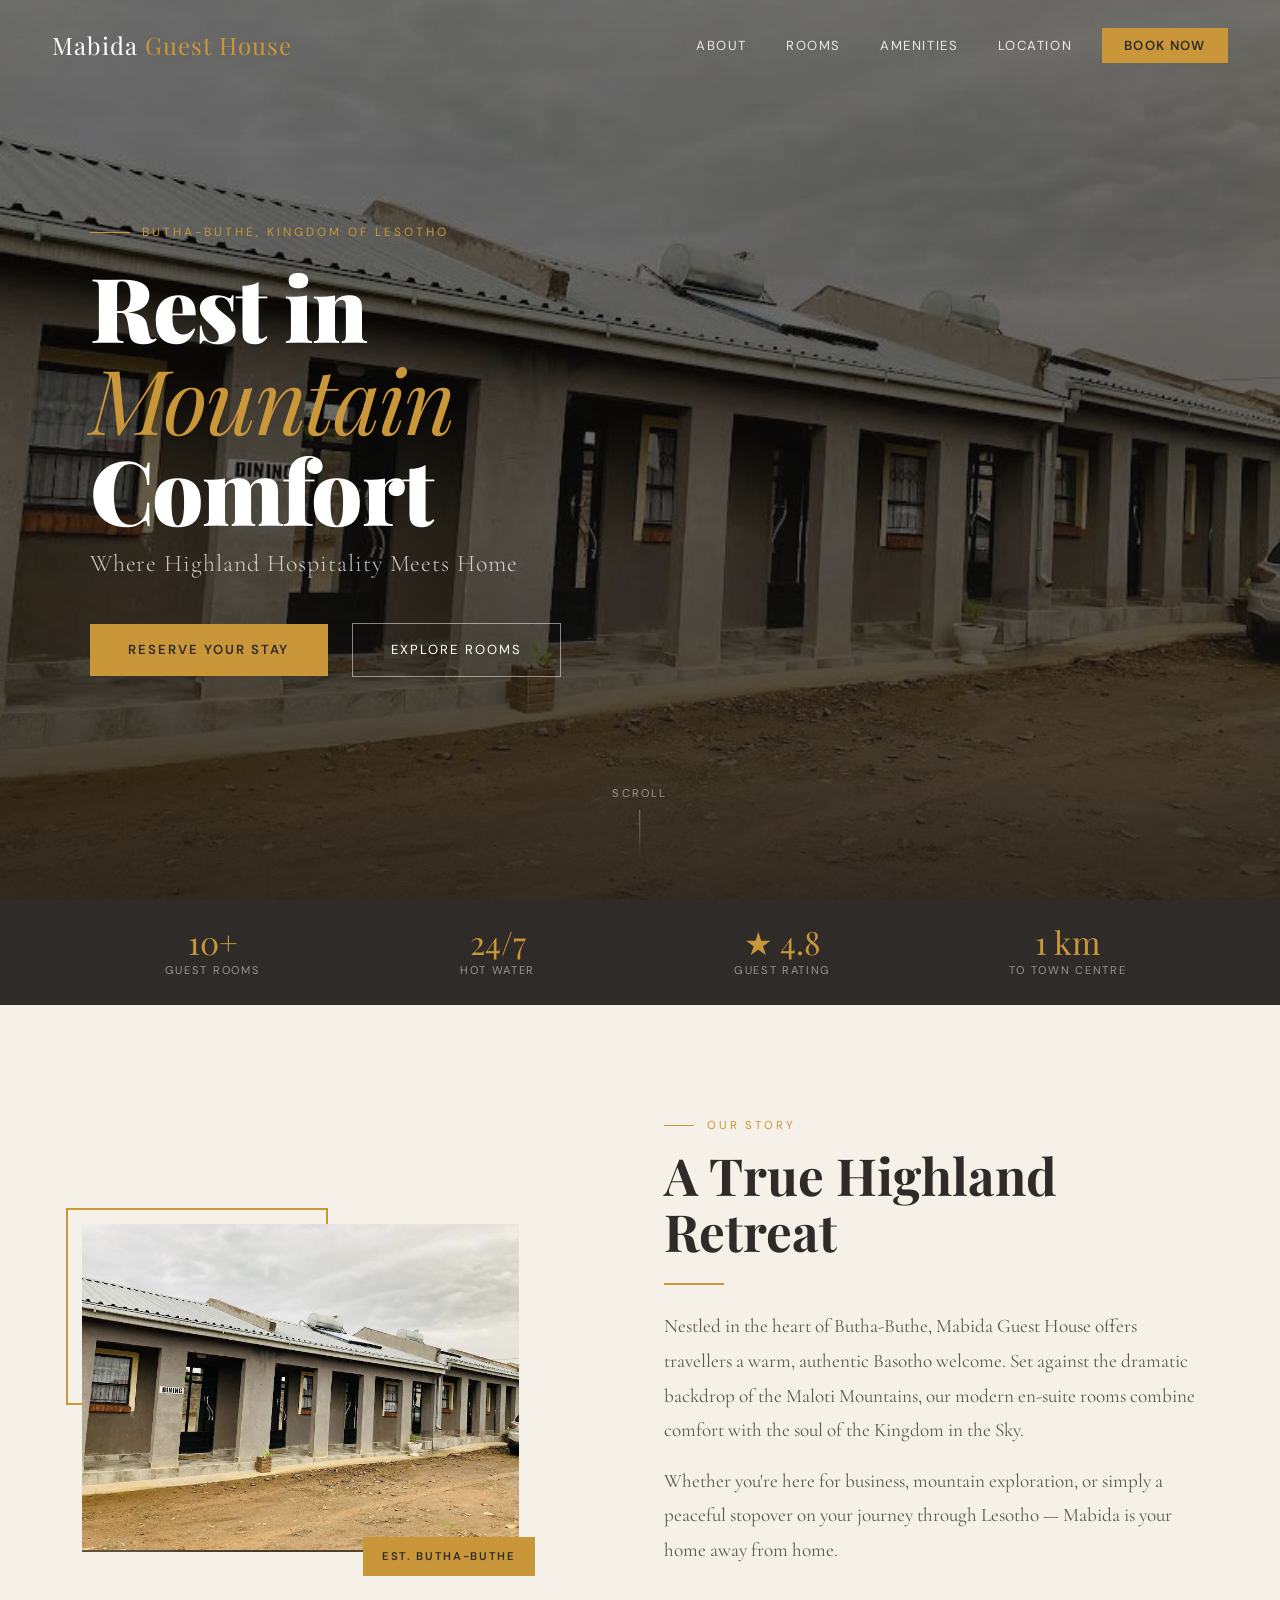
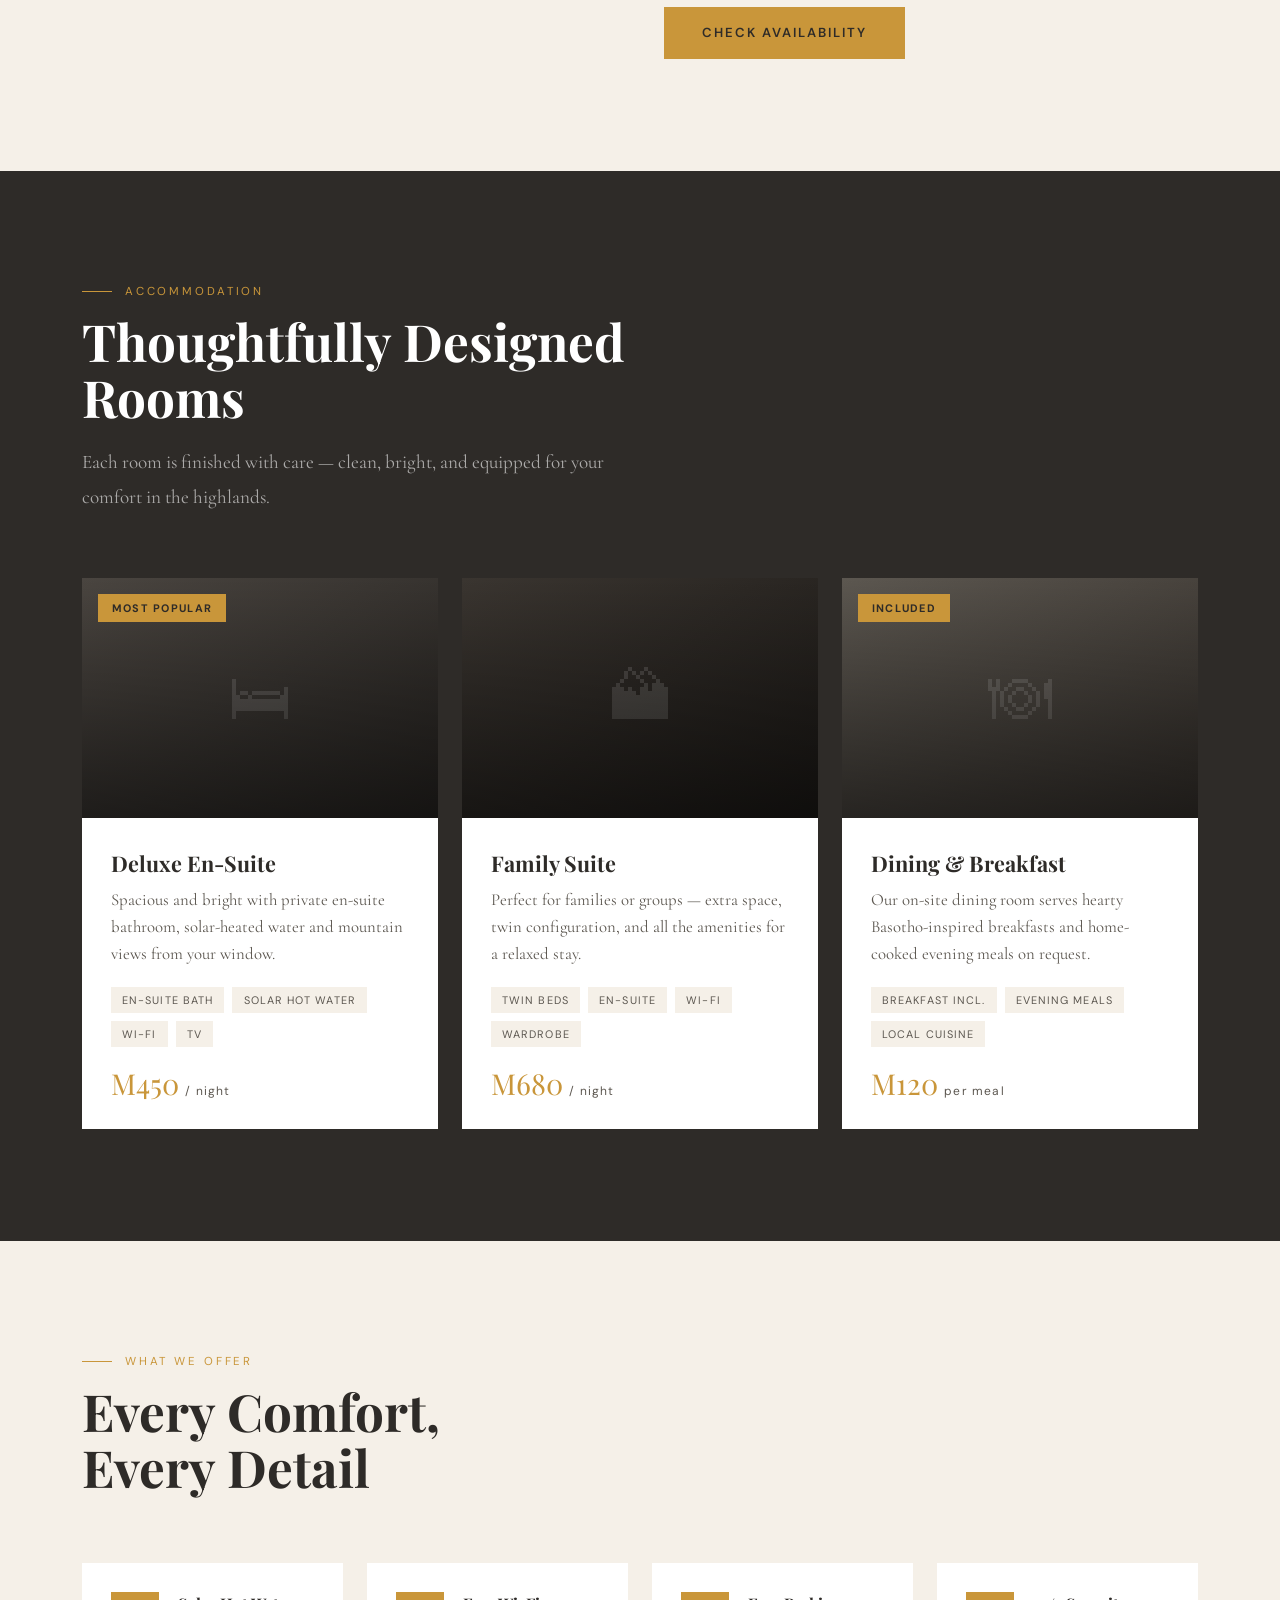
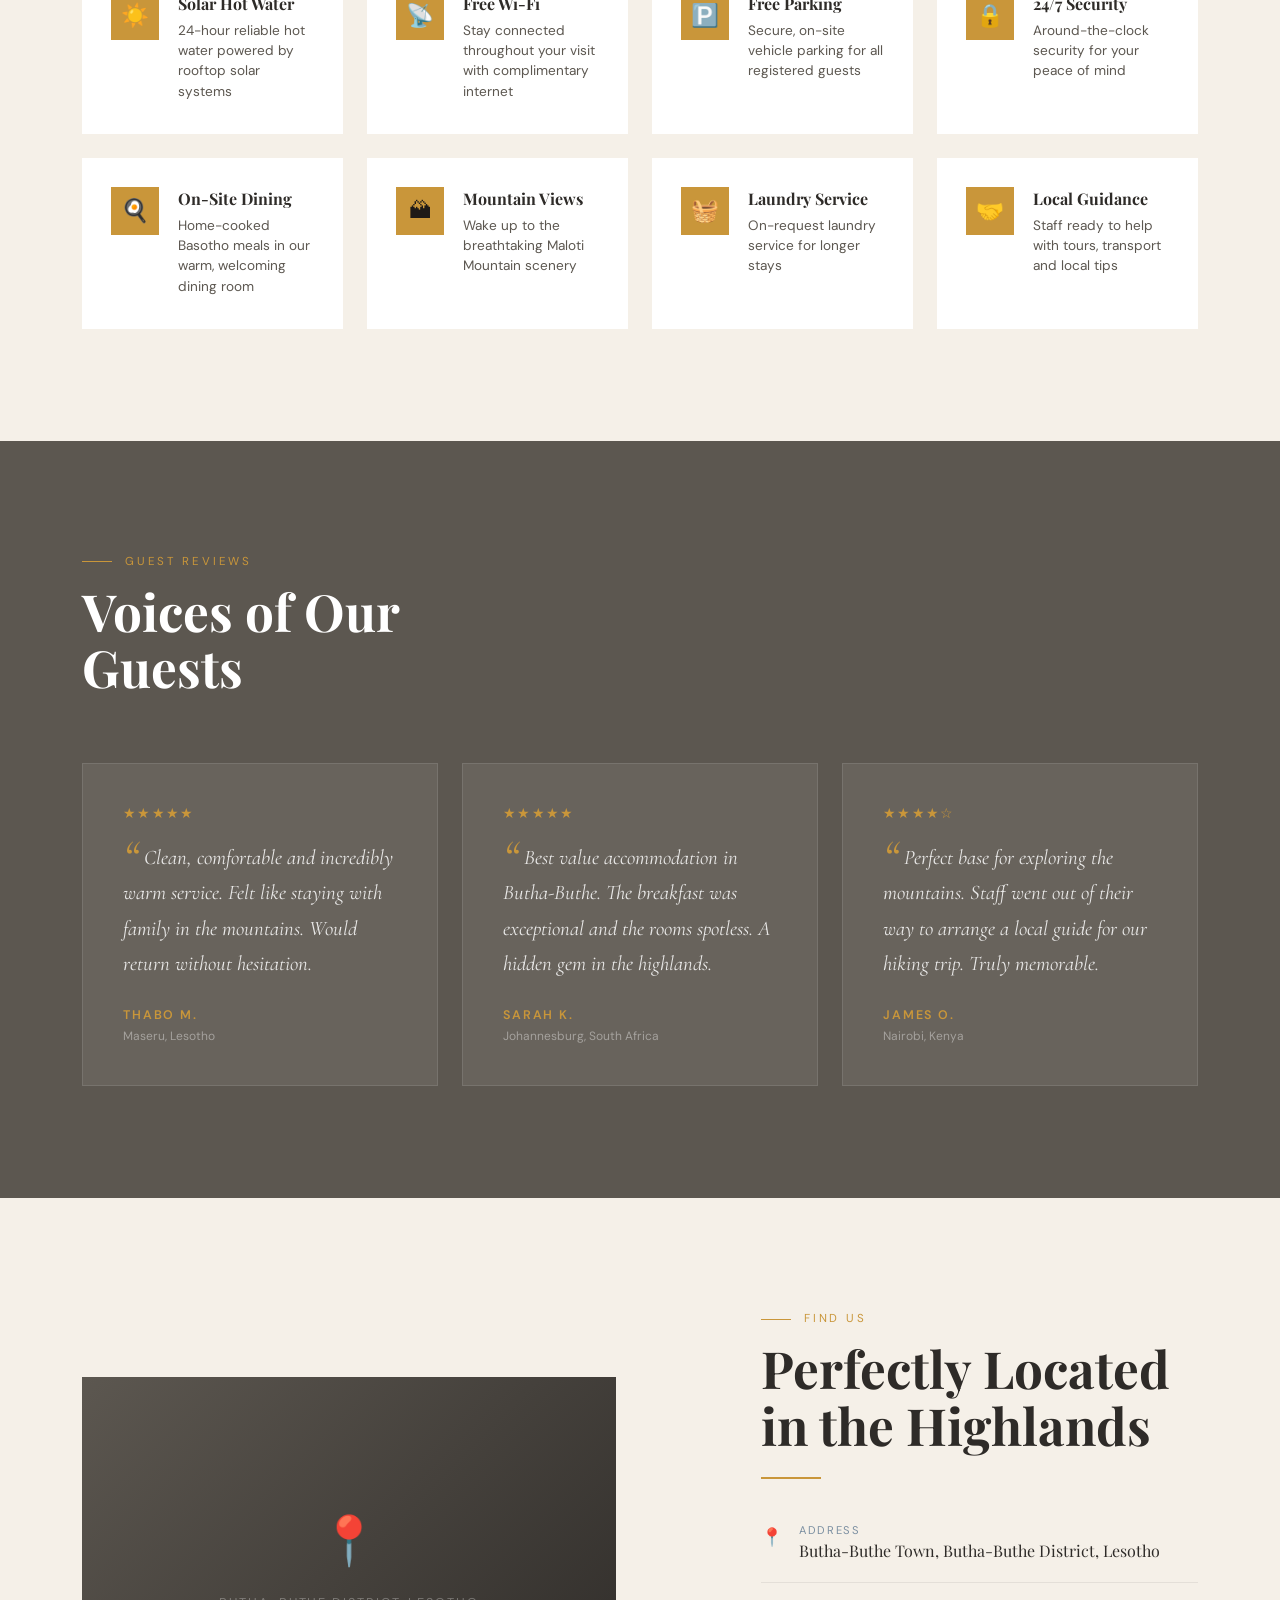
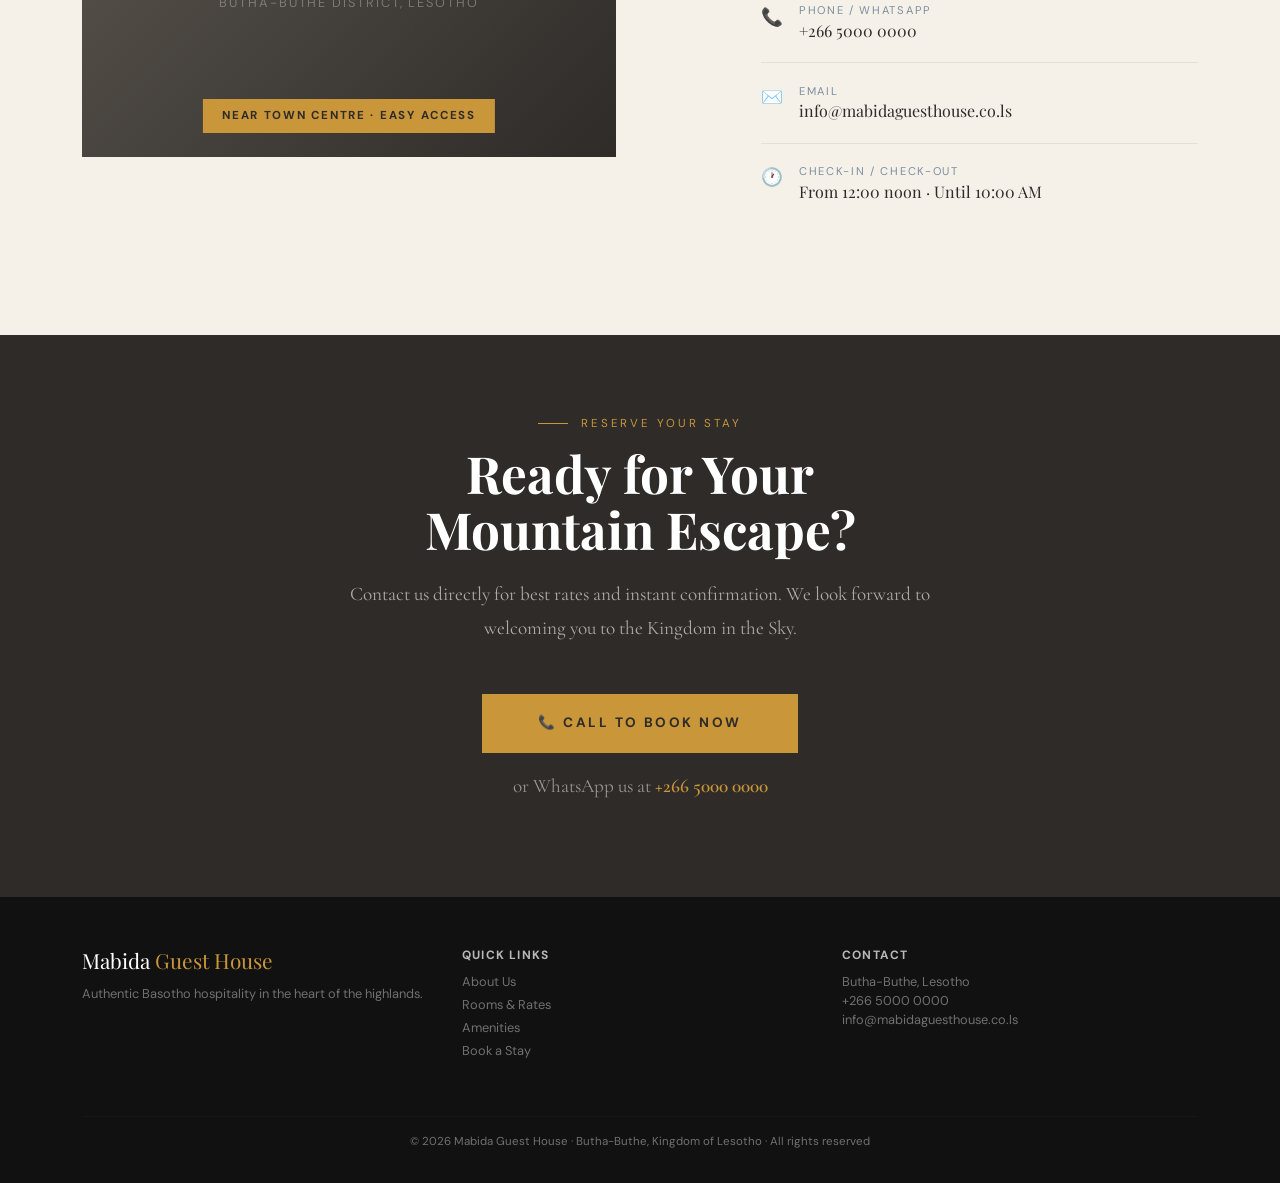
==== mabida_guest_house.html @ fc0558d8 "Add files via upload" ====
<!DOCTYPE html>
<html lang="en">
<head>
<meta charset="UTF-8">
<meta name="viewport" content="width=device-width, initial-scale=1.0">
<title>Mabida Guest House — Butha-Buthe, Lesotho</title>
<link href="https://cdn.jsdelivr.net/npm/bootstrap@5.3.0/dist/css/bootstrap.min.css" rel="stylesheet">
<link href="https://fonts.googleapis.com/css2?family=Playfair+Display:ital,wght@0,400;0,700;0,900;1,400&family=Cormorant+Garamond:wght@300;400;600&family=DM+Sans:wght@300;400;500&display=swap" rel="stylesheet">
<style>
  :root {
    --deep-grey: #5C5750;
    --gold: #C9963A;
    --cream: #F5F0E8;
    --text-dark: #1E1A17;
    --slate: #7B8FA1;
    --light-gold: #E8B96A;
    --charcoal: #2E2B28;
  }

  * { margin: 0; padding: 0; box-sizing: border-box; }

  html { scroll-behavior: smooth; }

  body {
    font-family: 'DM Sans', sans-serif;
    background: var(--cream);
    color: var(--text-dark);
    overflow-x: hidden;
  }

  /* ── NAVBAR ── */
  nav.navbar {
    position: fixed; top: 0; width: 100%; z-index: 1000;
    padding: 1.4rem 2.5rem;
    background: transparent;
    transition: background 0.5s ease, padding 0.4s ease;
  }
  nav.navbar.scrolled {
    background: rgba(30,26,23,0.96);
    padding: 0.8rem 2.5rem;
    backdrop-filter: blur(12px);
  }
  .navbar-brand {
    font-family: 'Playfair Display', serif;
    font-size: 1.5rem;
    color: #fff !important;
    letter-spacing: 0.04em;
  }
  .navbar-brand span { color: var(--gold); }
  .nav-link {
    color: rgba(255,255,255,0.85) !important;
    font-family: 'DM Sans', sans-serif;
    font-size: 0.82rem;
    letter-spacing: 0.12em;
    text-transform: uppercase;
    padding: 0.4rem 1.1rem !important;
    transition: color 0.3s;
  }
  .nav-link:hover { color: var(--gold) !important; }
  .btn-book-nav {
    background: var(--gold);
    color: var(--charcoal) !important;
    font-weight: 600;
    border-radius: 0;
    letter-spacing: 0.1em;
    padding: 0.5rem 1.4rem !important;
    transition: background 0.3s;
  }
  .btn-book-nav:hover { background: var(--light-gold); }

  /* ── HERO ── */
  .hero {
    position: relative;
    height: 100vh;
    min-height: 640px;
    overflow: hidden;
    display: flex; align-items: center;
  }
  .hero-img {
    position: absolute; inset: 0;
    background: var(--charcoal);
  }
  .hero-img img {
    width: 100%; height: 100%;
    object-fit: cover;
    object-position: center 30%;
    filter: brightness(0.55) saturate(0.9);
    transform: scale(1.04);
    animation: slowZoom 18s ease-out forwards;
  }
  @keyframes slowZoom {
    from { transform: scale(1.08); }
    to   { transform: scale(1.00); }
  }
  .hero-overlay {
    position: absolute; inset: 0;
    background: linear-gradient(
      to bottom,
      rgba(0,0,0,0.15) 0%,
      rgba(30,26,23,0.3) 60%,
      rgba(30,26,23,0.75) 100%
    );
  }
  .hero-content {
    position: relative; z-index: 2;
    padding-left: 7vw;
    animation: heroFadeUp 1.2s ease-out both;
  }
  @keyframes heroFadeUp {
    from { opacity: 0; transform: translateY(40px); }
    to   { opacity: 1; transform: translateY(0); }
  }
  .hero-eyebrow {
    font-family: 'DM Sans', sans-serif;
    font-size: 0.75rem;
    letter-spacing: 0.25em;
    text-transform: uppercase;
    color: var(--gold);
    margin-bottom: 1.2rem;
    display: flex; align-items: center; gap: 0.8rem;
  }
  .hero-eyebrow::before {
    content: '';
    display: inline-block; width: 40px; height: 1px;
    background: var(--gold);
  }
  .hero-title {
    font-family: 'Playfair Display', serif;
    font-size: clamp(3rem, 7vw, 6.5rem);
    font-weight: 900;
    color: #fff;
    line-height: 1.02;
    letter-spacing: -0.02em;
    margin-bottom: 0.3rem;
  }
  .hero-title em {
    font-style: italic;
    color: var(--gold);
    font-weight: 400;
  }
  .hero-sub {
    font-family: 'Cormorant Garamond', serif;
    font-size: clamp(1.1rem, 2vw, 1.5rem);
    font-weight: 300;
    color: rgba(255,255,255,0.75);
    margin-top: 0.7rem;
    letter-spacing: 0.04em;
  }
  .hero-cta {
    margin-top: 2.6rem;
    display: flex; align-items: center; gap: 1.5rem; flex-wrap: wrap;
  }
  .btn-primary-custom {
    background: var(--gold);
    color: var(--charcoal);
    border: none;
    padding: 1rem 2.4rem;
    font-family: 'DM Sans', sans-serif;
    font-weight: 600;
    font-size: 0.82rem;
    letter-spacing: 0.15em;
    text-transform: uppercase;
    text-decoration: none;
    display: inline-block;
    transition: background 0.3s, transform 0.2s;
  }
  .btn-primary-custom:hover { background: var(--light-gold); transform: translateY(-2px); }
  .btn-ghost-custom {
    background: transparent;
    color: #fff;
    border: 1px solid rgba(255,255,255,0.5);
    padding: 1rem 2.4rem;
    font-family: 'DM Sans', sans-serif;
    font-weight: 400;
    font-size: 0.82rem;
    letter-spacing: 0.15em;
    text-transform: uppercase;
    text-decoration: none;
    display: inline-block;
    transition: border-color 0.3s, color 0.3s;
  }
  .btn-ghost-custom:hover { border-color: var(--gold); color: var(--gold); }

  .hero-scroll-hint {
    position: absolute; bottom: 2.5rem; left: 50%; transform: translateX(-50%);
    z-index: 2;
    display: flex; flex-direction: column; align-items: center; gap: 0.5rem;
    color: rgba(255,255,255,0.5);
    font-size: 0.7rem; letter-spacing: 0.2em; text-transform: uppercase;
    animation: bounce 2.2s infinite;
  }
  .hero-scroll-hint::after {
    content: '';
    width: 1px; height: 50px;
    background: linear-gradient(to bottom, rgba(255,255,255,0.4), transparent);
  }
  @keyframes bounce {
    0%,100% { transform: translateX(-50%) translateY(0); }
    50%      { transform: translateX(-50%) translateY(8px); }
  }

  /* ── STATS BAR ── */
  .stats-bar {
    background: var(--charcoal);
    padding: 1.6rem 0;
  }
  .stat-item {
    text-align: center;
    padding: 0 1rem;
    border-right: 1px solid rgba(255,255,255,0.1);
  }
  .stat-item:last-child { border: none; }
  .stat-num {
    font-family: 'Playfair Display', serif;
    font-size: 2rem;
    color: var(--gold);
    line-height: 1;
  }
  .stat-label {
    font-size: 0.7rem;
    letter-spacing: 0.15em;
    text-transform: uppercase;
    color: rgba(255,255,255,0.5);
    margin-top: 0.3rem;
  }

  /* ── SECTION HELPERS ── */
  .section-eyebrow {
    font-size: 0.72rem;
    letter-spacing: 0.25em;
    text-transform: uppercase;
    color: var(--gold);
    margin-bottom: 0.8rem;
    display: flex; align-items: center; gap: 0.8rem;
  }
  .section-eyebrow::before {
    content: ''; width: 30px; height: 1px; background: var(--gold);
  }
  .section-title {
    font-family: 'Playfair Display', serif;
    font-size: clamp(2rem, 4vw, 3.2rem);
    font-weight: 700;
    line-height: 1.1;
    color: var(--charcoal);
    margin-bottom: 1.2rem;
  }
  .section-body {
    font-family: 'Cormorant Garamond', serif;
    font-size: 1.2rem;
    font-weight: 400;
    color: var(--deep-grey);
    line-height: 1.8;
  }
  .divider-gold {
    width: 60px; height: 2px;
    background: var(--gold);
    margin: 1.5rem 0;
  }

  /* ── ABOUT ── */
  .about-section { padding: 7rem 0; }
  .about-photo {
    position: relative;
  }
  .about-photo img {
    width: 100%; aspect-ratio: 4/3;
    object-fit: cover;
    filter: saturate(0.85);
  }
  .about-photo::before {
    content: '';
    position: absolute;
    top: -16px; left: -16px;
    width: 60%; height: 60%;
    border: 2px solid var(--gold);
    z-index: -1;
  }
  .about-photo::after {
    content: 'Est. Butha-Buthe';
    position: absolute;
    bottom: -1.5rem; right: -1rem;
    background: var(--gold);
    color: var(--charcoal);
    font-family: 'DM Sans', sans-serif;
    font-size: 0.7rem;
    letter-spacing: 0.15em;
    text-transform: uppercase;
    padding: 0.7rem 1.2rem;
    font-weight: 600;
  }

  /* ── ROOMS ── */
  .rooms-section {
    background: var(--charcoal);
    padding: 7rem 0;
  }
  .rooms-section .section-title { color: #fff; }
  .rooms-section .section-body { color: rgba(255,255,255,0.6); }
  .room-card {
    background: #fff;
    overflow: hidden;
    transition: transform 0.4s ease;
    cursor: pointer;
  }
  .room-card:hover { transform: translateY(-8px); }
  .room-card-img {
    width: 100%; height: 240px;
    background: var(--deep-grey);
    position: relative;
    overflow: hidden;
    display: flex; align-items: center; justify-content: center;
  }
  .room-icon {
    font-size: 4rem;
    color: rgba(255,255,255,0.15);
  }
  .room-card-img-overlay {
    position: absolute; inset: 0;
    background: linear-gradient(to top, rgba(0,0,0,0.5), transparent);
  }
  .room-card-img.deluxe  { background: linear-gradient(135deg, #4a4540, #2a2724); }
  .room-card-img.suite   { background: linear-gradient(135deg, #3a3530, #1e1b18); }
  .room-card-img.dining  { background: linear-gradient(135deg, #5C5750, #3a3530); }
  .room-badge {
    position: absolute; top: 1rem; left: 1rem;
    background: var(--gold);
    color: var(--charcoal);
    font-size: 0.68rem;
    font-weight: 700;
    letter-spacing: 0.12em;
    text-transform: uppercase;
    padding: 0.35rem 0.85rem;
  }
  .room-card-body { padding: 1.8rem; }
  .room-name {
    font-family: 'Playfair Display', serif;
    font-size: 1.35rem;
    font-weight: 700;
    color: var(--charcoal);
    margin-bottom: 0.5rem;
  }
  .room-desc {
    font-family: 'Cormorant Garamond', serif;
    font-size: 1.05rem;
    color: var(--deep-grey);
    line-height: 1.6;
    margin-bottom: 1.2rem;
  }
  .room-features {
    display: flex; flex-wrap: wrap; gap: 0.5rem;
    margin-bottom: 1.4rem;
  }
  .room-feat-tag {
    background: var(--cream);
    color: var(--deep-grey);
    font-size: 0.68rem;
    letter-spacing: 0.1em;
    text-transform: uppercase;
    padding: 0.3rem 0.7rem;
  }
  .room-price {
    display: flex; align-items: baseline; gap: 0.4rem;
  }
  .room-price .amount {
    font-family: 'Playfair Display', serif;
    font-size: 1.8rem;
    color: var(--gold);
    line-height: 1;
  }
  .room-price .unit {
    font-size: 0.75rem;
    color: var(--deep-grey);
    letter-spacing: 0.1em;
  }

  /* ── AMENITIES ── */
  .amenities-section { padding: 7rem 0; background: var(--cream); }
  .amenity-item {
    display: flex; align-items: flex-start; gap: 1.2rem;
    padding: 1.8rem;
    background: #fff;
    border-bottom: 3px solid transparent;
    transition: border-color 0.3s, transform 0.3s;
    height: 100%;
  }
  .amenity-item:hover { border-color: var(--gold); transform: translateY(-4px); }
  .amenity-icon {
    width: 48px; height: 48px; flex-shrink: 0;
    background: var(--gold);
    display: flex; align-items: center; justify-content: center;
    font-size: 1.4rem;
  }
  .amenity-name {
    font-family: 'Playfair Display', serif;
    font-size: 1rem;
    font-weight: 700;
    color: var(--charcoal);
    margin-bottom: 0.3rem;
  }
  .amenity-desc {
    font-size: 0.85rem;
    color: var(--deep-grey);
    line-height: 1.5;
  }

  /* ── TESTIMONIALS ── */
  .testimonials-section {
    background: var(--deep-grey);
    padding: 7rem 0;
  }
  .testimonials-section .section-title { color: #fff; }
  .testimonial-card {
    background: rgba(255,255,255,0.07);
    border: 1px solid rgba(255,255,255,0.1);
    padding: 2.5rem;
    height: 100%;
  }
  .testimonial-quote {
    font-family: 'Cormorant Garamond', serif;
    font-size: 1.3rem;
    font-style: italic;
    color: rgba(255,255,255,0.85);
    line-height: 1.7;
    margin-bottom: 1.5rem;
  }
  .testimonial-quote::before { content: '\201C'; font-size: 3rem; color: var(--gold); line-height: 0.4; vertical-align: -0.5rem; margin-right: 0.3rem; }
  .testimonial-author {
    font-size: 0.78rem;
    letter-spacing: 0.15em;
    text-transform: uppercase;
    color: var(--gold);
    font-weight: 600;
  }
  .testimonial-origin { font-size: 0.75rem; color: rgba(255,255,255,0.4); margin-top: 0.2rem; }
  .stars { color: var(--gold); font-size: 0.85rem; margin-bottom: 1rem; letter-spacing: 0.1em; }

  /* ── LOCATION ── */
  .location-section { padding: 7rem 0; }
  .location-map-placeholder {
    background: linear-gradient(135deg, var(--deep-grey), var(--charcoal));
    height: 380px;
    display: flex; align-items: center; justify-content: center;
    position: relative;
    overflow: hidden;
  }
  .map-pin { font-size: 3rem; color: var(--gold); animation: pinDrop 1s ease-out; }
  @keyframes pinDrop {
    from { transform: translateY(-40px); opacity: 0; }
    to   { transform: translateY(0);    opacity: 1; }
  }
  .map-label {
    position: absolute; bottom: 1.5rem; left: 50%; transform: translateX(-50%);
    background: var(--gold); color: var(--charcoal);
    font-size: 0.72rem; font-weight: 700; letter-spacing: 0.15em;
    text-transform: uppercase; padding: 0.5rem 1.2rem;
    white-space: nowrap;
  }
  .contact-details .detail {
    display: flex; gap: 1rem; align-items: flex-start;
    padding: 1.2rem 0;
    border-bottom: 1px solid rgba(0,0,0,0.07);
  }
  .contact-details .detail:last-child { border: none; }
  .detail-icon { color: var(--gold); font-size: 1.1rem; flex-shrink: 0; margin-top: 0.1rem; }
  .detail-label { font-size: 0.7rem; letter-spacing: 0.15em; text-transform: uppercase; color: var(--slate); }
  .detail-value { font-family: 'Playfair Display', serif; font-size: 1rem; color: var(--charcoal); }

  /* ── BOOKING CTA ── */
  .booking-section {
    background: var(--charcoal);
    padding: 5rem 0;
    text-align: center;
  }
  .booking-section .section-title { color: #fff; }
  .booking-section .section-body { color: rgba(255,255,255,0.6); }
  .btn-book-large {
    background: var(--gold);
    color: var(--charcoal);
    border: none;
    padding: 1.2rem 3.5rem;
    font-family: 'DM Sans', sans-serif;
    font-weight: 700;
    font-size: 0.85rem;
    letter-spacing: 0.18em;
    text-transform: uppercase;
    text-decoration: none;
    display: inline-block;
    margin-top: 2rem;
    transition: background 0.3s, transform 0.2s;
  }
  .btn-book-large:hover { background: var(--light-gold); transform: translateY(-3px); color: var(--charcoal); }
  .phone-cta {
    margin-top: 1.2rem;
    font-family: 'Cormorant Garamond', serif;
    font-size: 1.2rem;
    color: rgba(255,255,255,0.5);
  }
  .phone-cta a {
    color: var(--gold);
    text-decoration: none;
    font-weight: 600;
  }

  /* ── FOOTER ── */
  footer {
    background: #111;
    padding: 3rem 0 2rem;
    color: rgba(255,255,255,0.4);
    font-size: 0.8rem;
  }
  footer .footer-brand {
    font-family: 'Playfair Display', serif;
    font-size: 1.3rem;
    color: #fff;
    margin-bottom: 0.5rem;
  }
  footer .footer-brand span { color: var(--gold); }
  footer a { color: rgba(255,255,255,0.4); text-decoration: none; }
  footer a:hover { color: var(--gold); }
  .footer-divider { border-color: rgba(255,255,255,0.08); margin: 2rem 0 1rem; }

  /* ── ANIMATIONS ON SCROLL ── */
  .fade-in { opacity: 0; transform: translateY(30px); transition: opacity 0.8s ease, transform 0.8s ease; }
  .fade-in.visible { opacity: 1; transform: translateY(0); }
  .fade-in-left  { opacity: 0; transform: translateX(-30px); transition: opacity 0.8s ease, transform 0.8s ease; }
  .fade-in-left.visible  { opacity: 1; transform: translateX(0); }
  .fade-in-right { opacity: 0; transform: translateX(30px);  transition: opacity 0.8s ease, transform 0.8s ease; }
  .fade-in-right.visible { opacity: 1; transform: translateX(0); }
  .delay-1 { transition-delay: 0.15s !important; }
  .delay-2 { transition-delay: 0.30s !important; }
  .delay-3 { transition-delay: 0.45s !important; }

  @media (max-width: 768px) {
    .hero-content { padding-left: 1.5rem; }
    .about-photo::before { display: none; }
    .about-photo::after { right: 0; bottom: -1.2rem; }
    .stat-item { border: none; padding: 0.5rem; }
    nav.navbar { padding: 1rem 1.2rem; }
  }
</style>
</head>
<body>

<!-- NAVBAR -->
<nav class="navbar navbar-expand-lg" id="mainNav">
  <div class="container-fluid">
    <a class="navbar-brand" href="#">Mabida <span>Guest House</span></a>
    <button class="navbar-toggler border-0" type="button" data-bs-toggle="collapse" data-bs-target="#navMenu" style="filter:invert(1)">
      <span class="navbar-toggler-icon"></span>
    </button>
    <div class="collapse navbar-collapse justify-content-end" id="navMenu">
      <ul class="navbar-nav align-items-center gap-1">
        <li class="nav-item"><a class="nav-link" href="#about">About</a></li>
        <li class="nav-item"><a class="nav-link" href="#rooms">Rooms</a></li>
        <li class="nav-item"><a class="nav-link" href="#amenities">Amenities</a></li>
        <li class="nav-item"><a class="nav-link" href="#location">Location</a></li>
        <li class="nav-item ms-2"><a class="nav-link btn-book-nav" href="#book">Book Now</a></li>
      </ul>
    </div>
  </div>
</nav>

<!-- HERO -->
<section class="hero">
  <div class="hero-img">
    <img src="[data-uri]" alt="Mabida Guest House exterior" />
  </div>
  <div class="hero-overlay"></div>
  <div class="hero-content">
    <div class="hero-eyebrow">Butha-Buthe, Kingdom of Lesotho</div>
    <h1 class="hero-title">
      Rest in<br><em>Mountain</em><br>Comfort
    </h1>
    <p class="hero-sub">Where Highland Hospitality Meets Home</p>
    <div class="hero-cta">
      <a href="#book" class="btn-primary-custom">Reserve Your Stay</a>
      <a href="#rooms" class="btn-ghost-custom">Explore Rooms</a>
    </div>
  </div>
  <div class="hero-scroll-hint">Scroll</div>
</section>

<!-- STATS BAR -->
<div class="stats-bar">
  <div class="container">
    <div class="row text-center">
      <div class="col-6 col-md-3"><div class="stat-item"><div class="stat-num">10+</div><div class="stat-label">Guest Rooms</div></div></div>
      <div class="col-6 col-md-3"><div class="stat-item"><div class="stat-num">24/7</div><div class="stat-label">Hot Water</div></div></div>
      <div class="col-6 col-md-3"><div class="stat-item"><div class="stat-num">★ 4.8</div><div class="stat-label">Guest Rating</div></div></div>
      <div class="col-6 col-md-3"><div class="stat-item"><div class="stat-num">1 km</div><div class="stat-label">To Town Centre</div></div></div>
    </div>
  </div>
</div>

<!-- ABOUT -->
<section class="about-section" id="about">
  <div class="container">
    <div class="row align-items-center g-5">
      <div class="col-lg-5 fade-in-left">
        <div class="about-photo">
          <img src="[data-uri]" alt="Mabida Guest House" />
        </div>
      </div>
      <div class="col-lg-6 offset-lg-1 fade-in-right">
        <div class="section-eyebrow">Our Story</div>
        <h2 class="section-title">A True Highland<br>Retreat</h2>
        <div class="divider-gold"></div>
        <p class="section-body">
          Nestled in the heart of Butha-Buthe, Mabida Guest House offers travellers a warm, authentic Basotho welcome. Set against the dramatic backdrop of the Maloti Mountains, our modern en-suite rooms combine comfort with the soul of the Kingdom in the Sky.
        </p>
        <p class="section-body mt-3">
          Whether you're here for business, mountain exploration, or simply a peaceful stopover on your journey through Lesotho — Mabida is your home away from home.
        </p>
        <a href="#book" class="btn-primary-custom mt-4 d-inline-block">Check Availability</a>
      </div>
    </div>
  </div>
</section>

<!-- ROOMS -->
<section class="rooms-section" id="rooms">
  <div class="container">
    <div class="row mb-5">
      <div class="col-lg-6 fade-in">
        <div class="section-eyebrow" style="color:var(--gold)">Accommodation</div>
        <h2 class="section-title" style="color:#fff">Thoughtfully Designed Rooms</h2>
        <p class="section-body">Each room is finished with care — clean, bright, and equipped for your comfort in the highlands.</p>
      </div>
    </div>
    <div class="row g-4">
      <div class="col-md-4 fade-in delay-1">
        <div class="room-card">
          <div class="room-card-img deluxe">
            <span class="room-icon">🛏</span>
            <div class="room-card-img-overlay"></div>
            <div class="room-badge">Most Popular</div>
          </div>
          <div class="room-card-body">
            <div class="room-name">Deluxe En-Suite</div>
            <p class="room-desc">Spacious and bright with private en-suite bathroom, solar-heated water and mountain views from your window.</p>
            <div class="room-features">
              <span class="room-feat-tag">En-Suite Bath</span>
              <span class="room-feat-tag">Solar Hot Water</span>
              <span class="room-feat-tag">Wi-Fi</span>
              <span class="room-feat-tag">TV</span>
            </div>
            <div class="room-price"><span class="amount">M450</span><span class="unit">/ night</span></div>
          </div>
        </div>
      </div>
      <div class="col-md-4 fade-in delay-2">
        <div class="room-card">
          <div class="room-card-img suite">
            <span class="room-icon">🏔</span>
            <div class="room-card-img-overlay"></div>
          </div>
          <div class="room-card-body">
            <div class="room-name">Family Suite</div>
            <p class="room-desc">Perfect for families or groups — extra space, twin configuration, and all the amenities for a relaxed stay.</p>
            <div class="room-features">
              <span class="room-feat-tag">Twin Beds</span>
              <span class="room-feat-tag">En-Suite</span>
              <span class="room-feat-tag">Wi-Fi</span>
              <span class="room-feat-tag">Wardrobe</span>
            </div>
            <div class="room-price"><span class="amount">M680</span><span class="unit">/ night</span></div>
          </div>
        </div>
      </div>
      <div class="col-md-4 fade-in delay-3">
        <div class="room-card">
          <div class="room-card-img dining">
            <span class="room-icon">🍽</span>
            <div class="room-card-img-overlay"></div>
            <div class="room-badge">Included</div>
          </div>
          <div class="room-card-body">
            <div class="room-name">Dining & Breakfast</div>
            <p class="room-desc">Our on-site dining room serves hearty Basotho-inspired breakfasts and home-cooked evening meals on request.</p>
            <div class="room-features">
              <span class="room-feat-tag">Breakfast Incl.</span>
              <span class="room-feat-tag">Evening Meals</span>
              <span class="room-feat-tag">Local Cuisine</span>
            </div>
            <div class="room-price"><span class="amount">M120</span><span class="unit">per meal</span></div>
          </div>
        </div>
      </div>
    </div>
  </div>
</section>

<!-- AMENITIES -->
<section class="amenities-section" id="amenities">
  <div class="container">
    <div class="row mb-5">
      <div class="col-lg-5 fade-in">
        <div class="section-eyebrow">What We Offer</div>
        <h2 class="section-title">Every Comfort,<br>Every Detail</h2>
      </div>
    </div>
    <div class="row g-4">
      <div class="col-md-6 col-lg-3 fade-in delay-1">
        <div class="amenity-item">
          <div class="amenity-icon">☀️</div>
          <div><div class="amenity-name">Solar Hot Water</div><div class="amenity-desc">24-hour reliable hot water powered by rooftop solar systems</div></div>
        </div>
      </div>
      <div class="col-md-6 col-lg-3 fade-in delay-2">
        <div class="amenity-item">
          <div class="amenity-icon">📡</div>
          <div><div class="amenity-name">Free Wi-Fi</div><div class="amenity-desc">Stay connected throughout your visit with complimentary internet</div></div>
        </div>
      </div>
      <div class="col-md-6 col-lg-3 fade-in delay-3">
        <div class="amenity-item">
          <div class="amenity-icon">🅿️</div>
          <div><div class="amenity-name">Free Parking</div><div class="amenity-desc">Secure, on-site vehicle parking for all registered guests</div></div>
        </div>
      </div>
      <div class="col-md-6 col-lg-3 fade-in delay-1">
        <div class="amenity-item">
          <div class="amenity-icon">🔒</div>
          <div><div class="amenity-name">24/7 Security</div><div class="amenity-desc">Around-the-clock security for your peace of mind</div></div>
        </div>
      </div>
      <div class="col-md-6 col-lg-3 fade-in delay-2">
        <div class="amenity-item">
          <div class="amenity-icon">🍳</div>
          <div><div class="amenity-name">On-Site Dining</div><div class="amenity-desc">Home-cooked Basotho meals in our warm, welcoming dining room</div></div>
        </div>
      </div>
      <div class="col-md-6 col-lg-3 fade-in delay-3">
        <div class="amenity-item">
          <div class="amenity-icon">🏔</div>
          <div><div class="amenity-name">Mountain Views</div><div class="amenity-desc">Wake up to the breathtaking Maloti Mountain scenery</div></div>
        </div>
      </div>
      <div class="col-md-6 col-lg-3 fade-in delay-1">
        <div class="amenity-item">
          <div class="amenity-icon">🧺</div>
          <div><div class="amenity-name">Laundry Service</div><div class="amenity-desc">On-request laundry service for longer stays</div></div>
        </div>
      </div>
      <div class="col-md-6 col-lg-3 fade-in delay-2">
        <div class="amenity-item">
          <div class="amenity-icon">🤝</div>
          <div><div class="amenity-name">Local Guidance</div><div class="amenity-desc">Staff ready to help with tours, transport and local tips</div></div>
        </div>
      </div>
    </div>
  </div>
</section>

<!-- TESTIMONIALS -->
<section class="testimonials-section" id="reviews">
  <div class="container">
    <div class="row mb-5">
      <div class="col-lg-5 fade-in">
        <div class="section-eyebrow">Guest Reviews</div>
        <h2 class="section-title">Voices of Our Guests</h2>
      </div>
    </div>
    <div class="row g-4">
      <div class="col-md-4 fade-in delay-1">
        <div class="testimonial-card">
          <div class="stars">★★★★★</div>
          <p class="testimonial-quote">Clean, comfortable and incredibly warm service. Felt like staying with family in the mountains. Would return without hesitation.</p>
          <div class="testimonial-author">Thabo M.</div>
          <div class="testimonial-origin">Maseru, Lesotho</div>
        </div>
      </div>
      <div class="col-md-4 fade-in delay-2">
        <div class="testimonial-card">
          <div class="stars">★★★★★</div>
          <p class="testimonial-quote">Best value accommodation in Butha-Buthe. The breakfast was exceptional and the rooms spotless. A hidden gem in the highlands.</p>
          <div class="testimonial-author">Sarah K.</div>
          <div class="testimonial-origin">Johannesburg, South Africa</div>
        </div>
      </div>
      <div class="col-md-4 fade-in delay-3">
        <div class="testimonial-card">
          <div class="stars">★★★★☆</div>
          <p class="testimonial-quote">Perfect base for exploring the mountains. Staff went out of their way to arrange a local guide for our hiking trip. Truly memorable.</p>
          <div class="testimonial-author">James O.</div>
          <div class="testimonial-origin">Nairobi, Kenya</div>
        </div>
      </div>
    </div>
  </div>
</section>

<!-- LOCATION -->
<section class="location-section" id="location">
  <div class="container">
    <div class="row g-5 align-items-center">
      <div class="col-lg-6 fade-in-left">
        <div class="location-map-placeholder">
          <div class="text-center">
            <div class="map-pin">📍</div>
            <p style="color:rgba(255,255,255,0.3); font-size:0.8rem; margin-top:1rem; letter-spacing:0.15em; text-transform:uppercase;">Butha-Buthe District, Lesotho</p>
          </div>
          <div class="map-label">Near Town Centre · Easy Access</div>
        </div>
      </div>
      <div class="col-lg-5 offset-lg-1 fade-in-right">
        <div class="section-eyebrow">Find Us</div>
        <h2 class="section-title">Perfectly Located in the Highlands</h2>
        <div class="divider-gold"></div>
        <div class="contact-details">
          <div class="detail">
            <span class="detail-icon">📍</span>
            <div><div class="detail-label">Address</div><div class="detail-value">Butha-Buthe Town, Butha-Buthe District, Lesotho</div></div>
          </div>
          <div class="detail">
            <span class="detail-icon">📞</span>
            <div><div class="detail-label">Phone / WhatsApp</div><div class="detail-value"><a href="tel:+26650000000" style="color:var(--charcoal);text-decoration:none">+266 5000 0000</a></div></div>
          </div>
          <div class="detail">
            <span class="detail-icon">✉️</span>
            <div><div class="detail-label">Email</div><div class="detail-value"><a href="mailto:info@mabidaguesthouse.co.ls" style="color:var(--charcoal);text-decoration:none">info@mabidaguesthouse.co.ls</a></div></div>
          </div>
          <div class="detail">
            <span class="detail-icon">🕐</span>
            <div><div class="detail-label">Check-in / Check-out</div><div class="detail-value">From 12:00 noon · Until 10:00 AM</div></div>
          </div>
        </div>
      </div>
    </div>
  </div>
</section>

<!-- BOOKING CTA -->
<section class="booking-section" id="book">
  <div class="container">
    <div class="row justify-content-center fade-in">
      <div class="col-lg-7 text-center">
        <div class="section-eyebrow justify-content-center" style="justify-content:center!important">Reserve Your Stay</div>
        <h2 class="section-title">Ready for Your<br>Mountain Escape?</h2>
        <p class="section-body mt-2">Contact us directly for best rates and instant confirmation. We look forward to welcoming you to the Kingdom in the Sky.</p>
        <a href="tel:+26650000000" class="btn-book-large">📞 Call to Book Now</a>
        <p class="phone-cta">or WhatsApp us at <a href="https://wa.me/26650000000">+266 5000 0000</a></p>
      </div>
    </div>
  </div>
</section>

<!-- FOOTER -->
<footer>
  <div class="container">
    <div class="row">
      <div class="col-md-4 mb-4">
        <div class="footer-brand">Mabida <span>Guest House</span></div>
        <p>Authentic Basotho hospitality in the heart of the highlands.</p>
      </div>
      <div class="col-md-4 mb-4">
        <strong style="color:rgba(255,255,255,0.7); letter-spacing:0.1em; font-size:0.75rem; text-transform:uppercase">Quick Links</strong>
        <div class="mt-2 d-flex flex-column gap-1">
          <a href="#about">About Us</a>
          <a href="#rooms">Rooms & Rates</a>
          <a href="#amenities">Amenities</a>
          <a href="#book">Book a Stay</a>
        </div>
      </div>
      <div class="col-md-4 mb-4">
        <strong style="color:rgba(255,255,255,0.7); letter-spacing:0.1em; font-size:0.75rem; text-transform:uppercase">Contact</strong>
        <div class="mt-2">
          <div>Butha-Buthe, Lesotho</div>
          <div>+266 5000 0000</div>
          <div>info@mabidaguesthouse.co.ls</div>
        </div>
      </div>
    </div>
    <hr class="footer-divider">
    <div class="text-center" style="font-size:0.72rem">
      &copy; 2026 Mabida Guest House · Butha-Buthe, Kingdom of Lesotho · All rights reserved
    </div>
  </div>
</footer>

<script src="https://cdn.jsdelivr.net/npm/bootstrap@5.3.0/dist/js/bootstrap.bundle.min.js"></script>
<script>
  // Navbar scroll effect
  const nav = document.getElementById('mainNav');
  window.addEventListener('scroll', () => {
    nav.classList.toggle('scrolled', window.scrollY > 60);
  });

  // Intersection observer for animations
  const observer = new IntersectionObserver((entries) => {
    entries.forEach(e => { if (e.isIntersecting) e.target.classList.add('visible'); });
  }, { threshold: 0.12 });
  document.querySelectorAll('.fade-in, .fade-in-left, .fade-in-right').forEach(el => observer.observe(el));
</script>
</body>
</html>
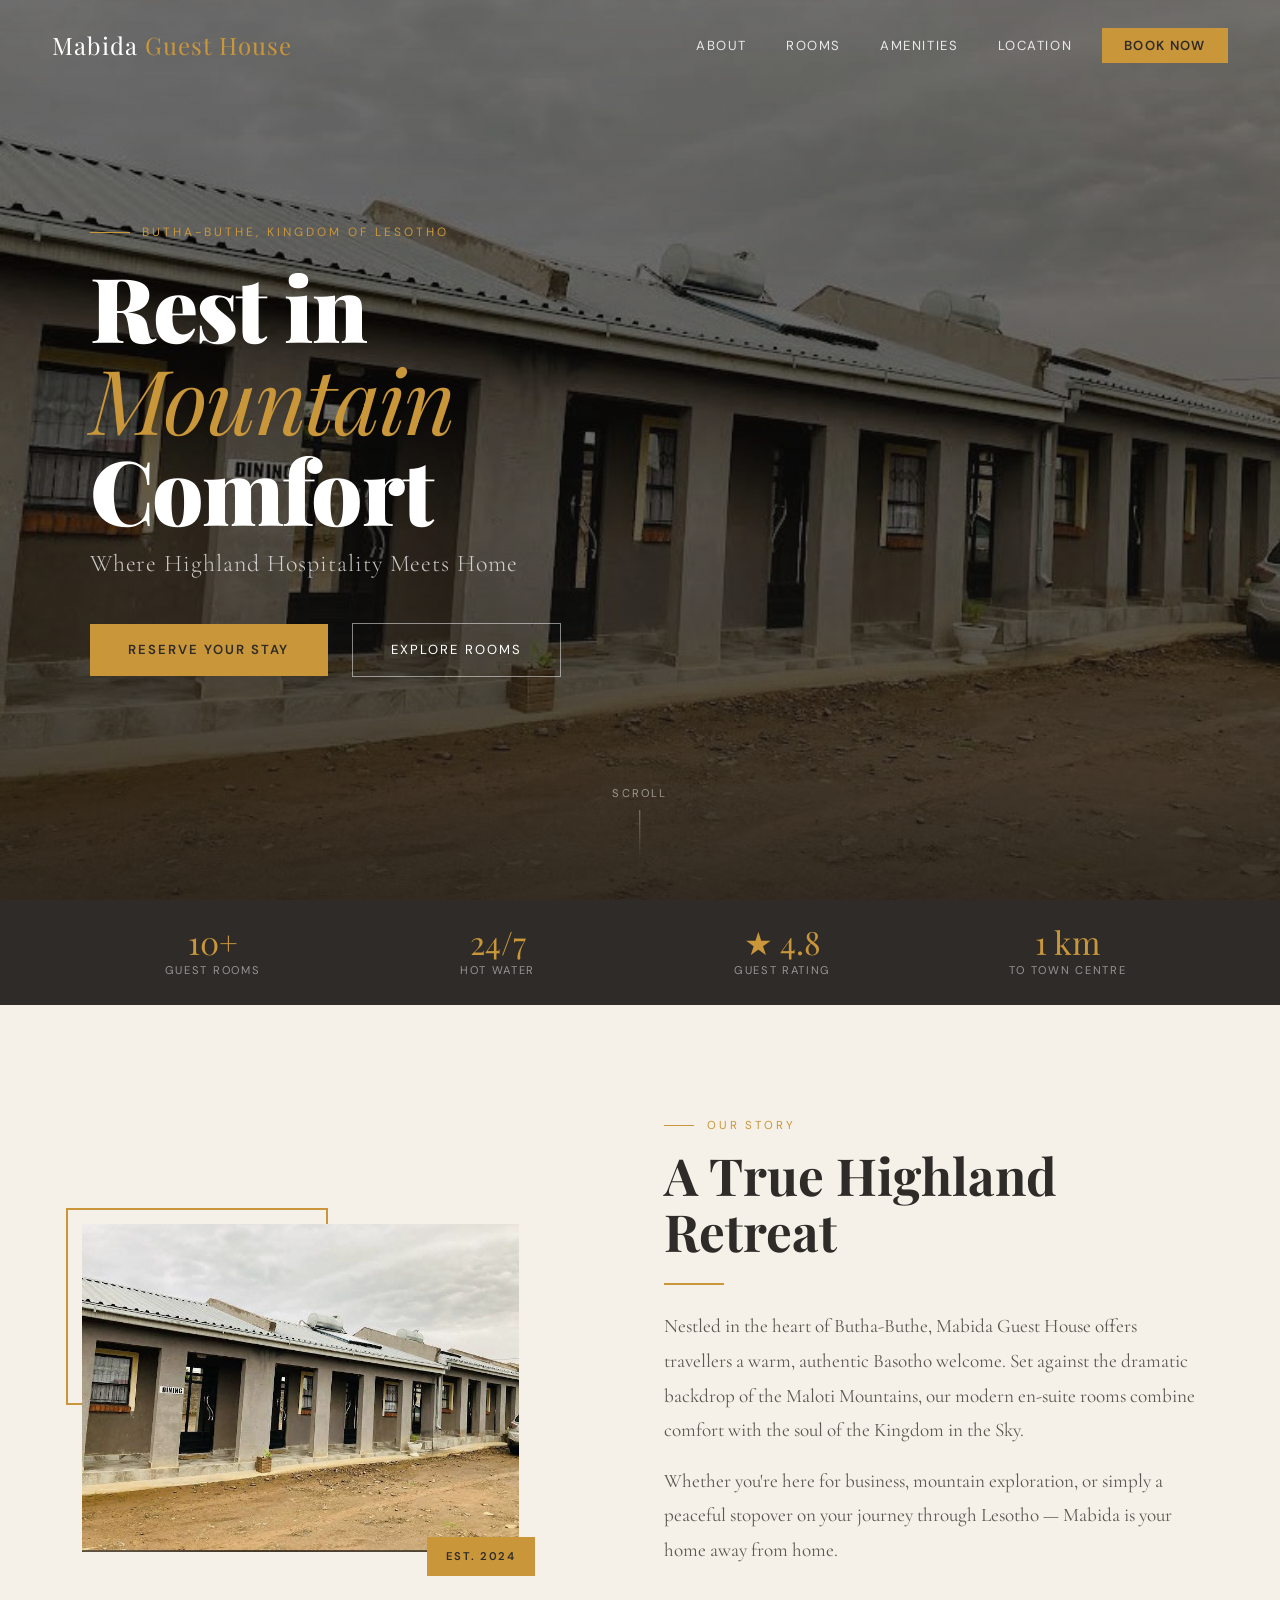
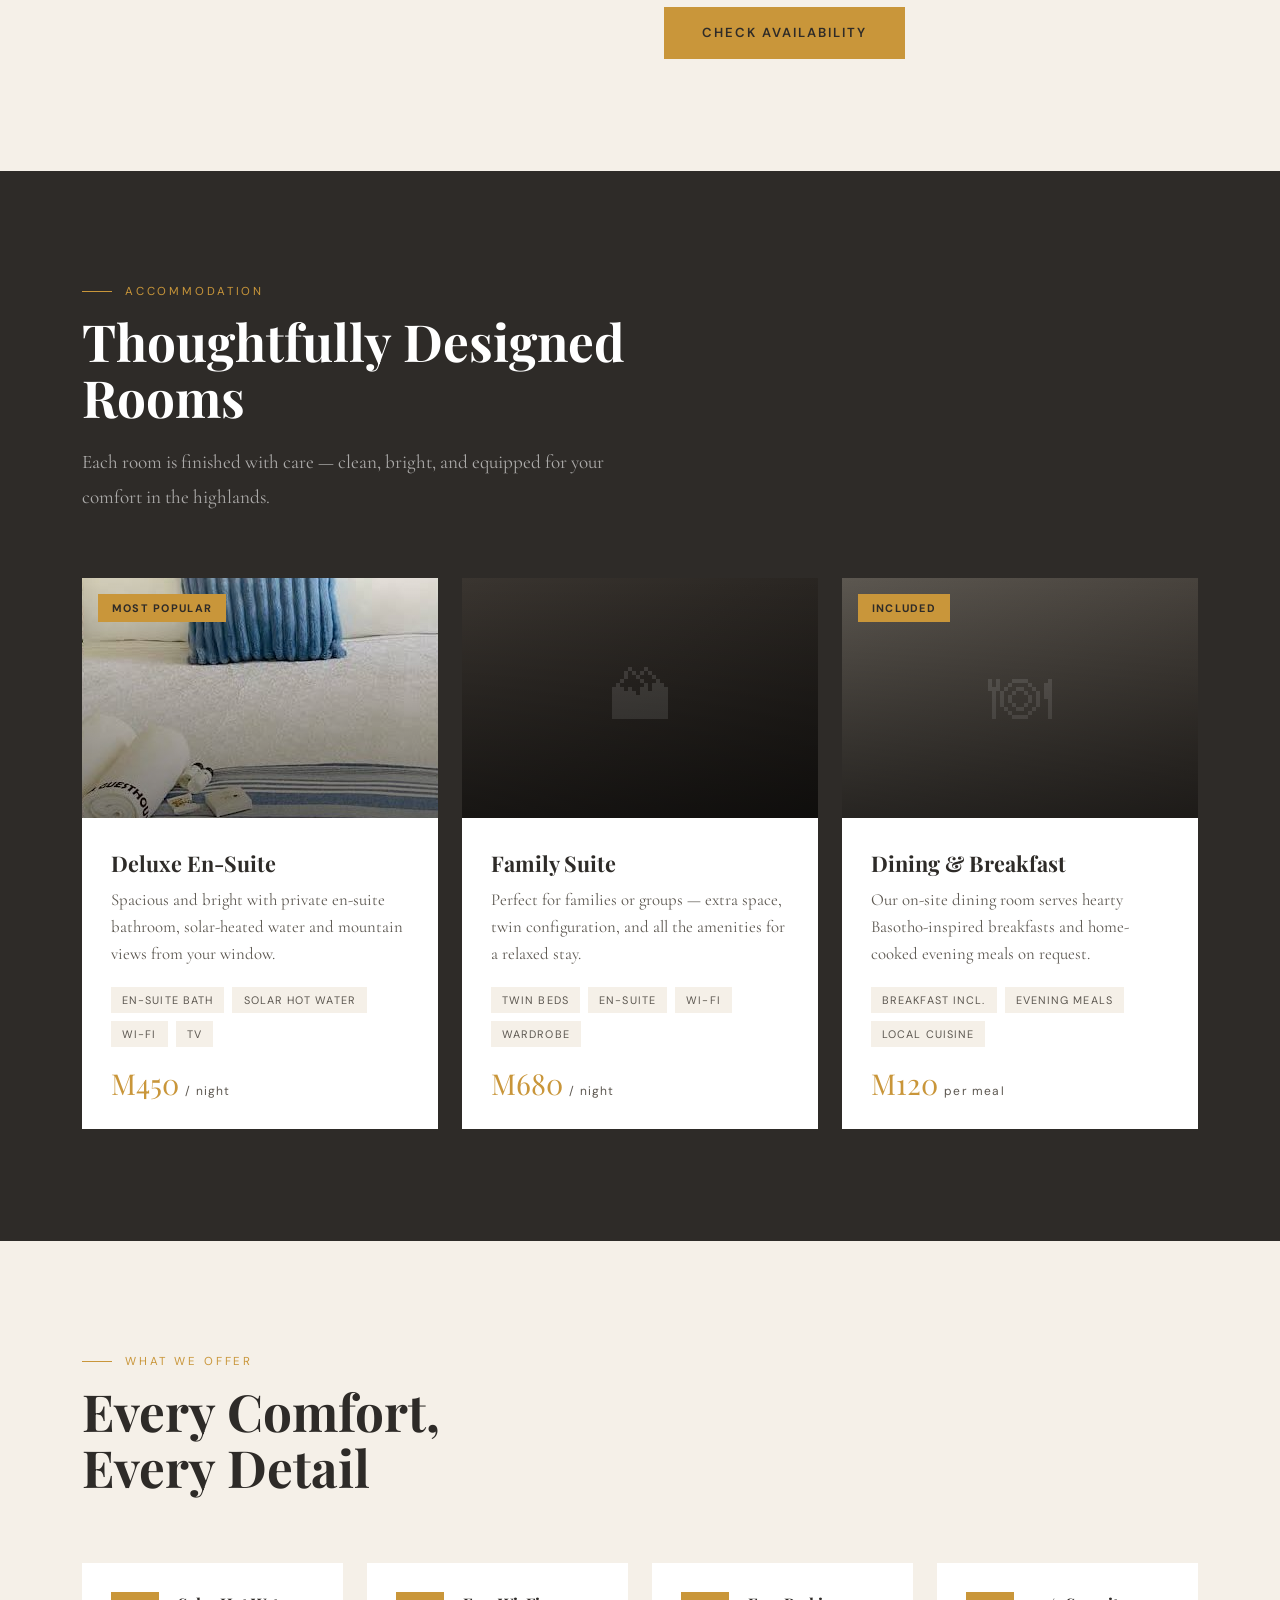
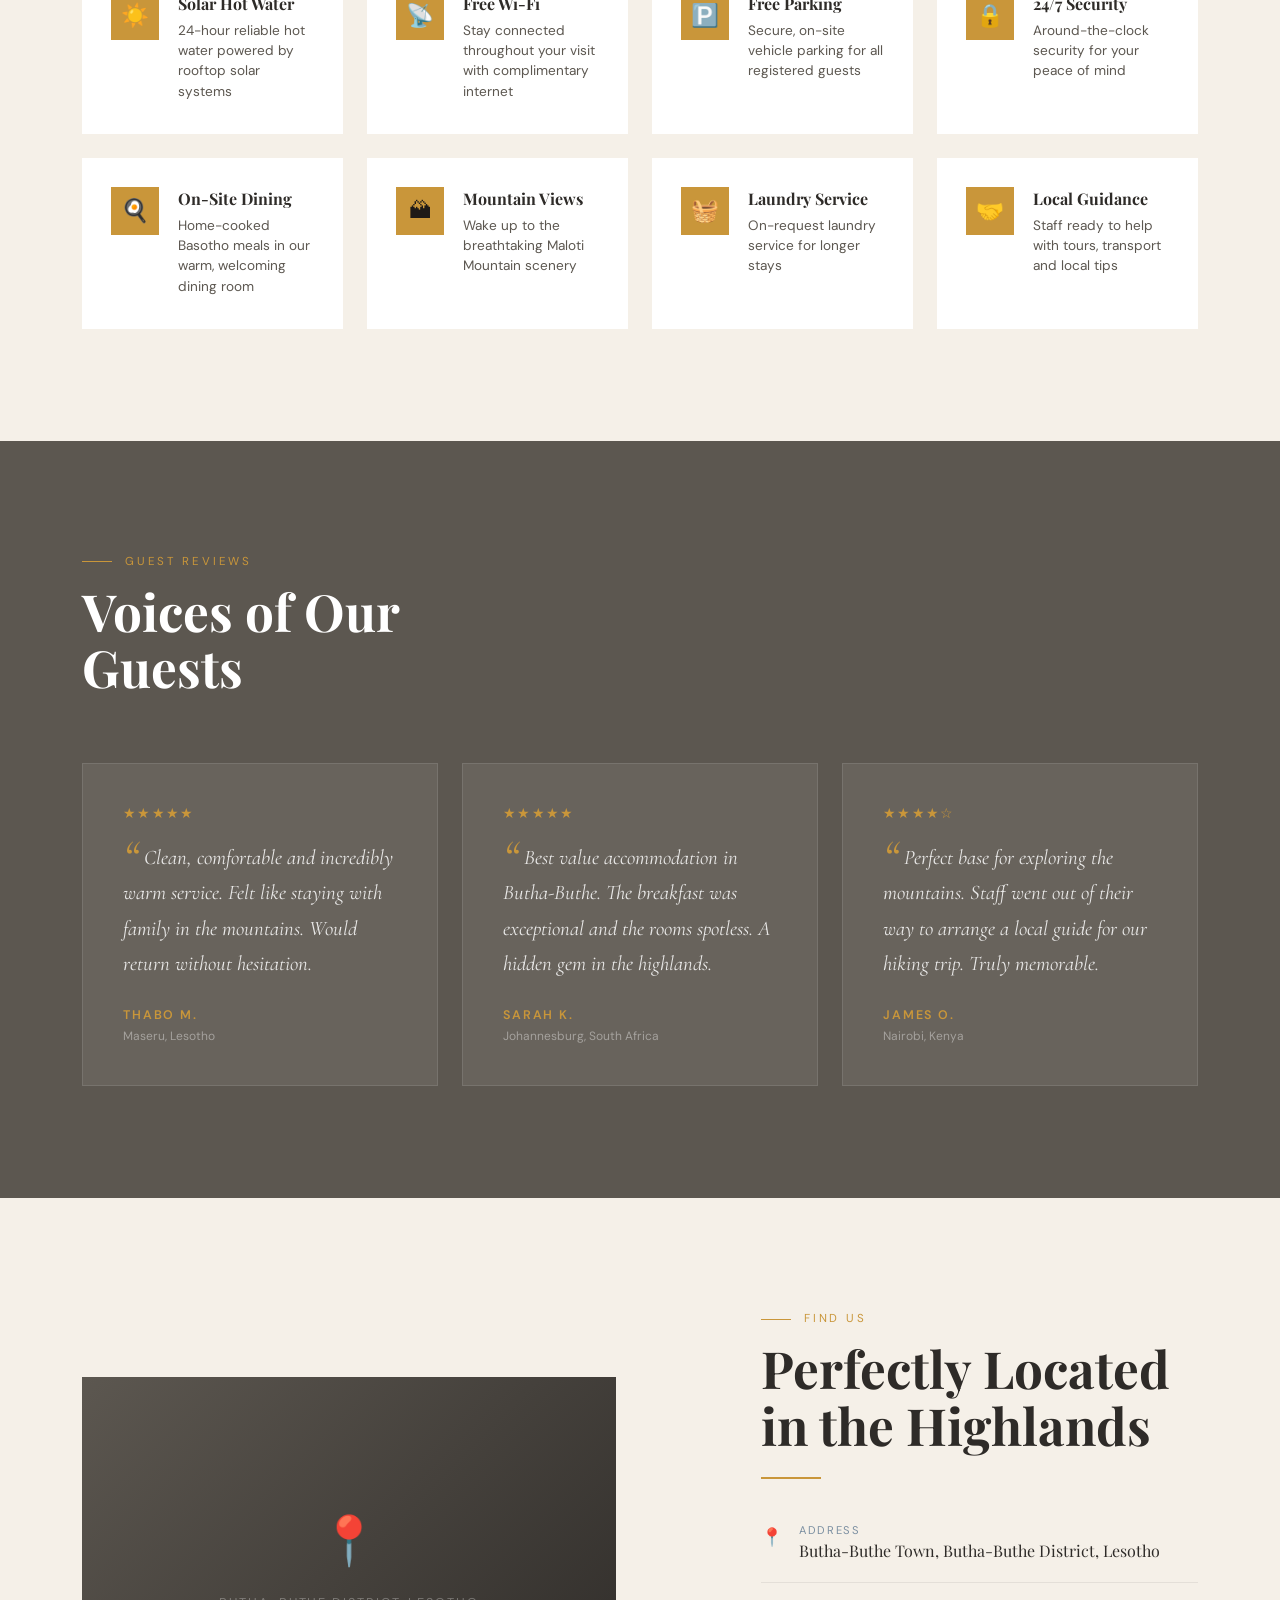
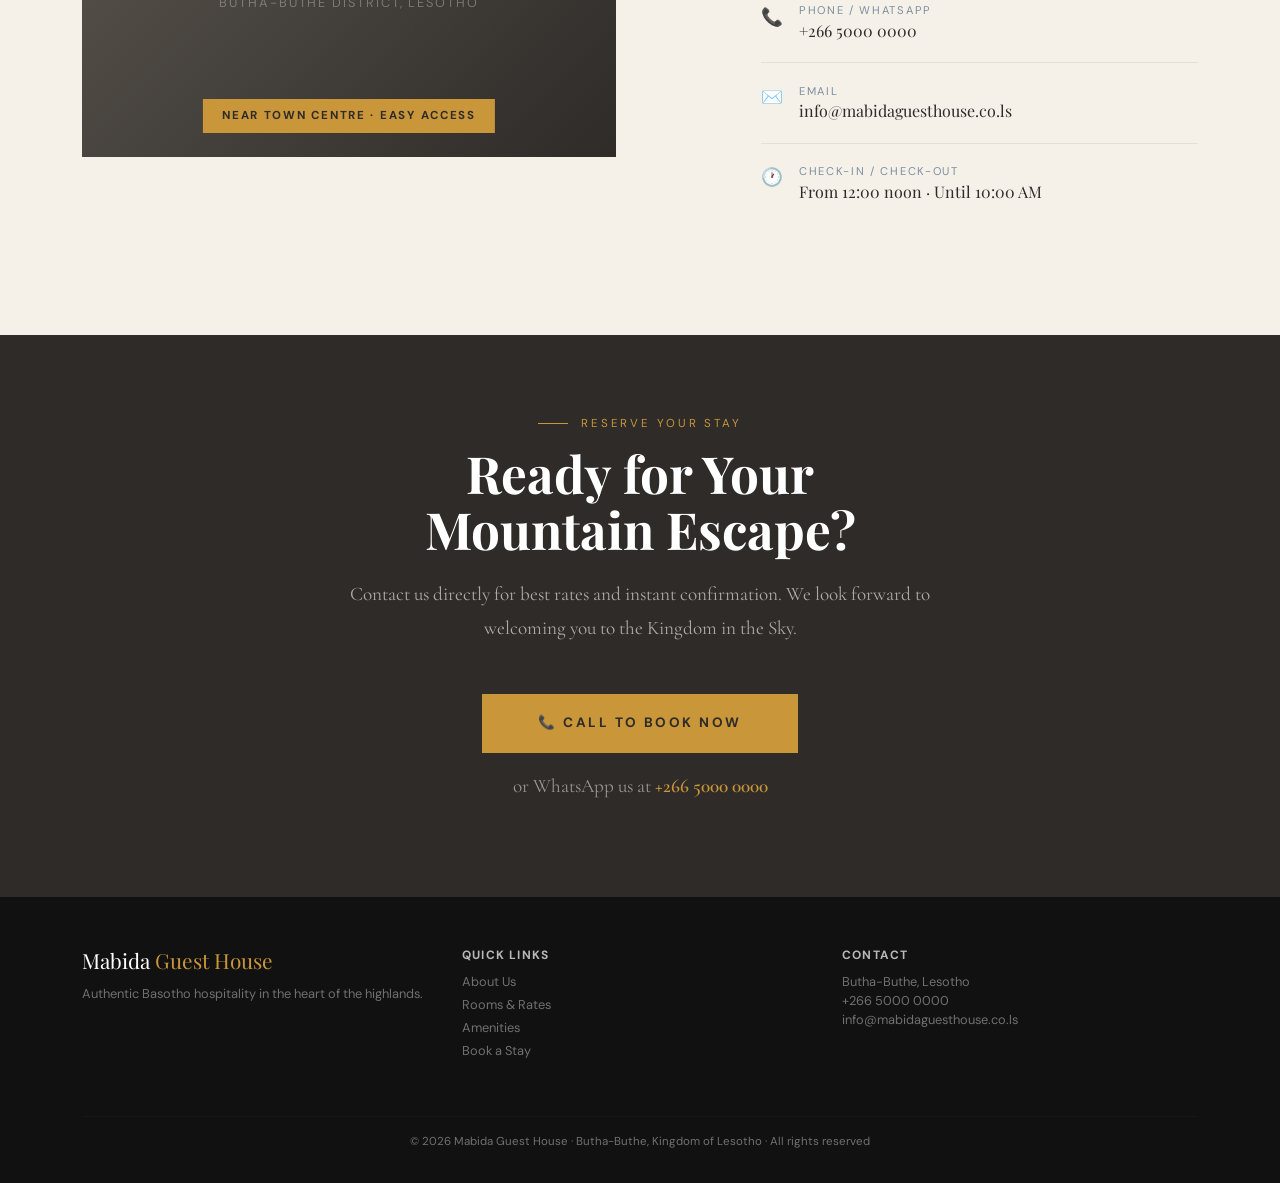
==== commit 3bc5fa48: "Update mabida_guest_house.html" ====
--- a/mabida_guest_house.html
+++ b/mabida_guest_house.html
@@ -3,7 +3,7 @@
 <head>
 <meta charset="UTF-8">
 <meta name="viewport" content="width=device-width, initial-scale=1.0">
-<title>Mabida Guest House — Butha-Buthe, Lesotho</title>
+<title>Mabida Guest House</title>
 <link href="https://cdn.jsdelivr.net/npm/bootstrap@5.3.0/dist/css/bootstrap.min.css" rel="stylesheet">
 <link href="https://fonts.googleapis.com/css2?family=Playfair+Display:ital,wght@0,400;0,700;0,900;1,400&family=Cormorant+Garamond:wght@300;400;600&family=DM+Sans:wght@300;400;500&display=swap" rel="stylesheet">
 <style>
@@ -276,7 +276,7 @@
     z-index: -1;
   }
   .about-photo::after {
-    content: 'Est. Butha-Buthe';
+    content: 'Est. 2024';
     position: absolute;
     bottom: -1.5rem; right: -1rem;
     background: var(--gold);
@@ -631,7 +631,7 @@
       <div class="col-md-4 fade-in delay-1">
         <div class="room-card">
           <div class="room-card-img deluxe">
-            <span class="room-icon">🛏</span>
+            <img src="WhiteBedding.jpg">
             <div class="room-card-img-overlay"></div>
             <div class="room-badge">Most Popular</div>
           </div>
